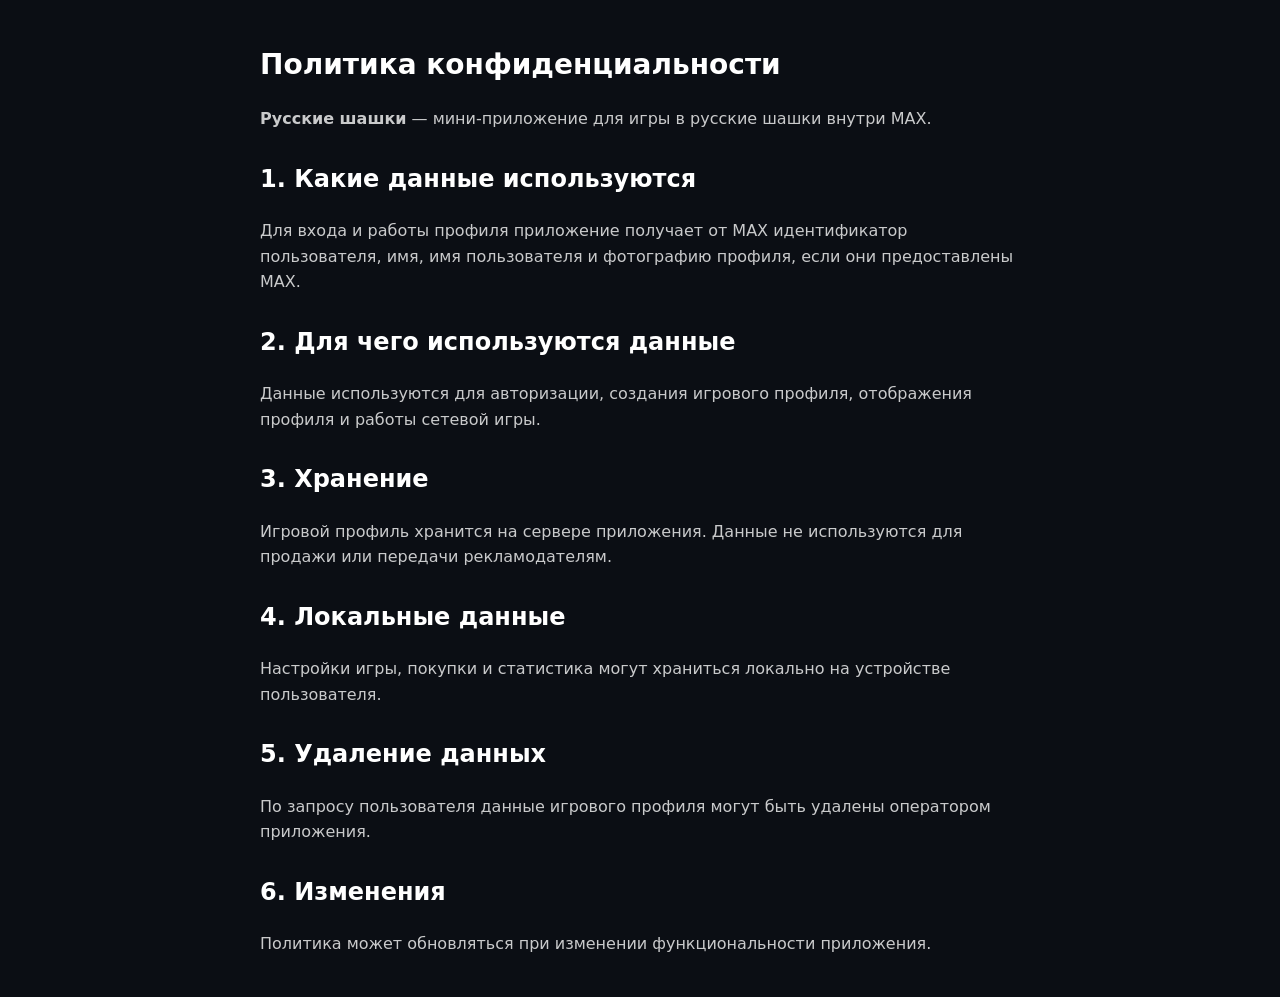
==== privacy.html @ a98e97f6 "Добавить политику конфиденциальности" ====
<!doctype html><html lang="ru"><head><meta charset="UTF-8"><meta name="viewport" content="width=device-width,initial-scale=1"><title>Политика конфиденциальности — Русские шашки</title><style>body{margin:0;padding:24px;background:#0b0e14;color:#fff;font:16px/1.6 Inter,system-ui,sans-serif}main{max-width:760px;margin:auto}h1{font-size:28px}h2{margin-top:28px}p,li{color:rgba(255,255,255,.78)}a{color:#fff}</style></head><body><main><h1>Политика конфиденциальности</h1><p><b>Русские шашки</b> — мини-приложение для игры в русские шашки внутри MAX.</p><h2>1. Какие данные используются</h2><p>Для входа и работы профиля приложение получает от MAX идентификатор пользователя, имя, имя пользователя и фотографию профиля, если они предоставлены MAX.</p><h2>2. Для чего используются данные</h2><p>Данные используются для авторизации, создания игрового профиля, отображения профиля и работы сетевой игры.</p><h2>3. Хранение</h2><p>Игровой профиль хранится на сервере приложения. Данные не используются для продажи или передачи рекламодателям.</p><h2>4. Локальные данные</h2><p>Настройки игры, покупки и статистика могут храниться локально на устройстве пользователя.</p><h2>5. Удаление данных</h2><p>По запросу пользователя данные игрового профиля могут быть удалены оператором приложения.</p><h2>6. Изменения</h2><p>Политика может обновляться при изменении функциональности приложения.</p></main></body></html>
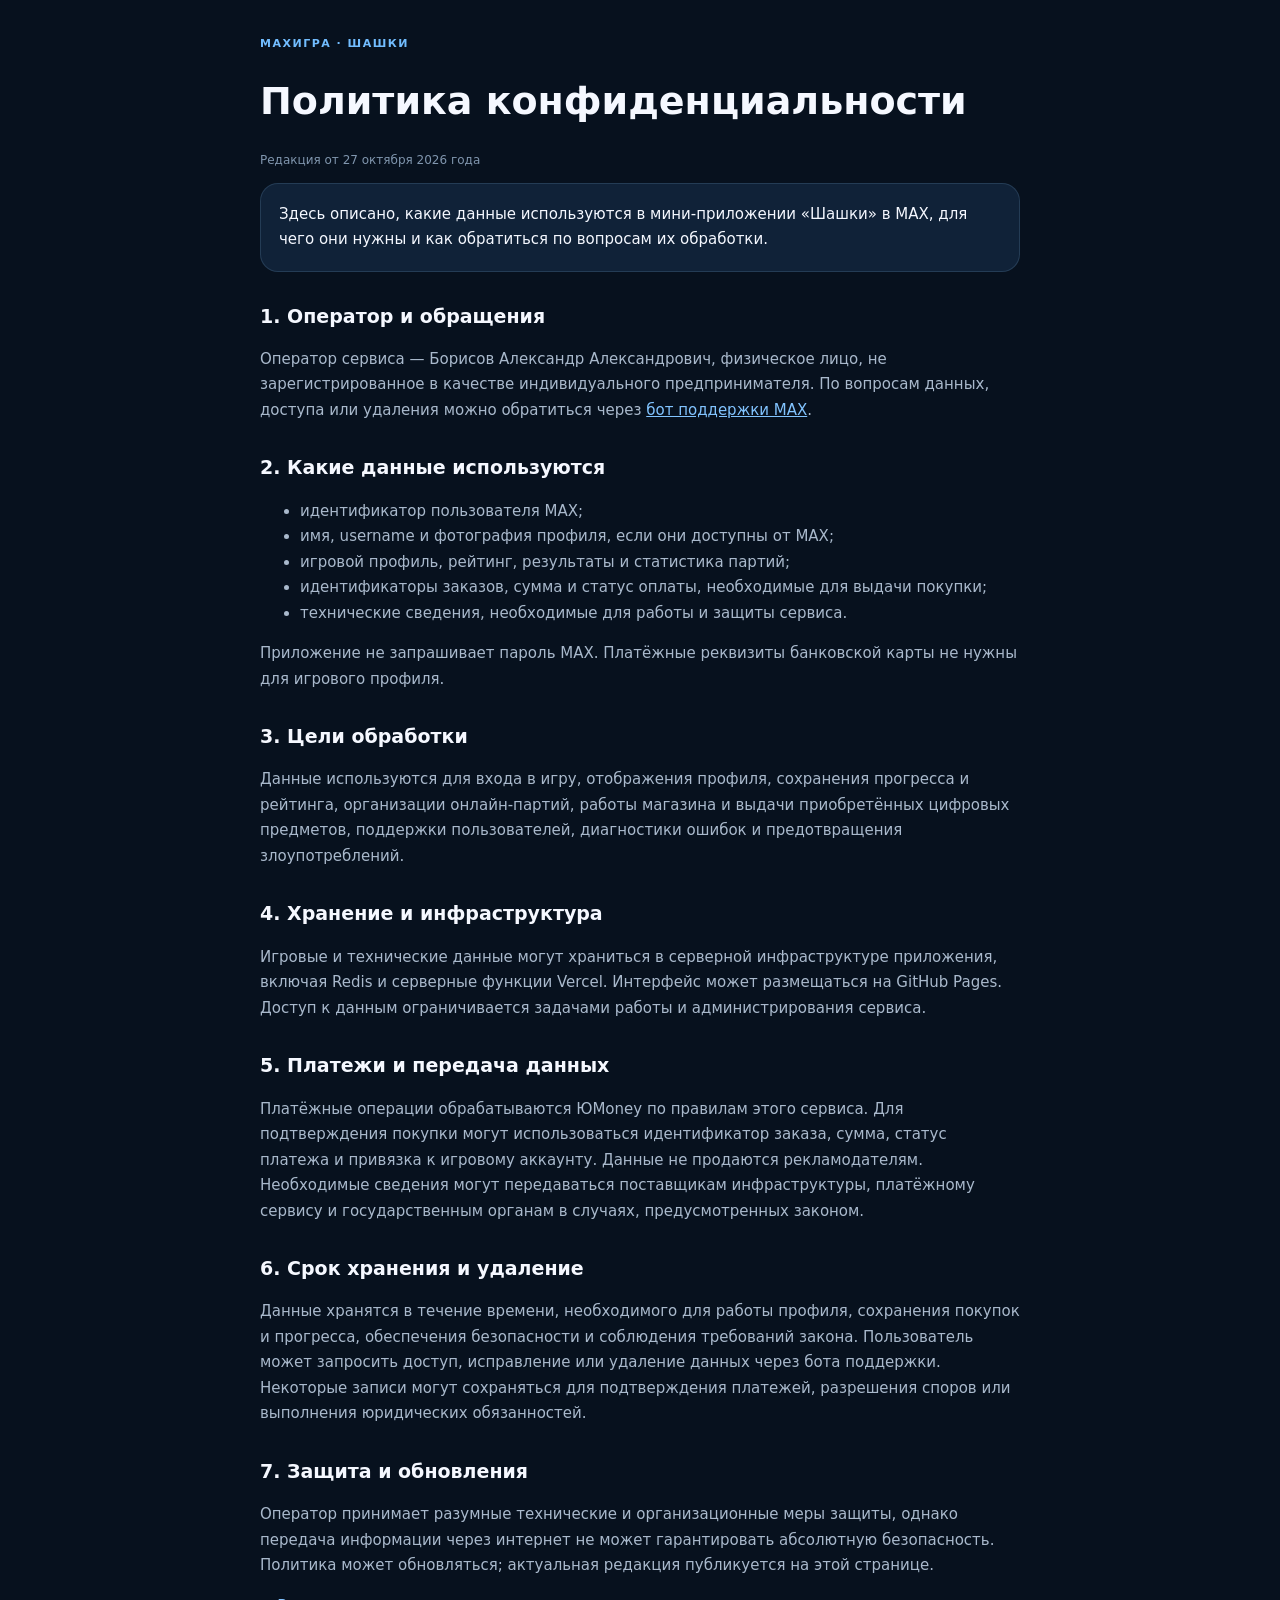
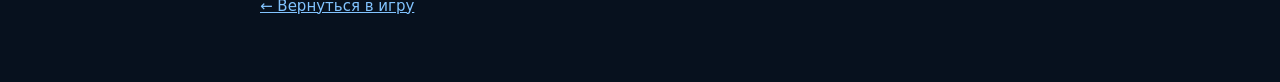
==== commit 50f8d37d: "Expand privacy policy for checkers mini-app" ====
--- a/privacy.html
+++ b/privacy.html
@@ -1 +1,8 @@
-<!doctype html><html lang="ru"><head><meta charset="UTF-8"><meta name="viewport" content="width=device-width,initial-scale=1"><title>Политика конфиденциальности — Русские шашки</title><style>body{margin:0;padding:24px;background:#0b0e14;color:#fff;font:16px/1.6 Inter,system-ui,sans-serif}main{max-width:760px;margin:auto}h1{font-size:28px}h2{margin-top:28px}p,li{color:rgba(255,255,255,.78)}a{color:#fff}</style></head><body><main><h1>Политика конфиденциальности</h1><p><b>Русские шашки</b> — мини-приложение для игры в русские шашки внутри MAX.</p><h2>1. Какие данные используются</h2><p>Для входа и работы профиля приложение получает от MAX идентификатор пользователя, имя, имя пользователя и фотографию профиля, если они предоставлены MAX.</p><h2>2. Для чего используются данные</h2><p>Данные используются для авторизации, создания игрового профиля, отображения профиля и работы сетевой игры.</p><h2>3. Хранение</h2><p>Игровой профиль хранится на сервере приложения. Данные не используются для продажи или передачи рекламодателям.</p><h2>4. Локальные данные</h2><p>Настройки игры, покупки и статистика могут храниться локально на устройстве пользователя.</p><h2>5. Удаление данных</h2><p>По запросу пользователя данные игрового профиля могут быть удалены оператором приложения.</p><h2>6. Изменения</h2><p>Политика может обновляться при изменении функциональности приложения.</p></main></body></html>+<!doctype html><html lang="ru"><head><meta charset="utf-8"><meta name="viewport" content="width=device-width,initial-scale=1,viewport-fit=cover"><meta name="theme-color" content="#07111e"><title>Политика конфиденциальности — Шашки</title><style>body{margin:0;padding:24px 16px 48px;background:#07111e;color:#f5f8ff;font:15px/1.7 Inter,system-ui,sans-serif}main{max-width:760px;margin:auto}h1{font-size:clamp(28px,6vw,38px);line-height:1.2}h2{font-size:19px;margin:28px 0 8px}p,li{color:#a9b9cc}a{color:#82c4ff}.panel{padding:18px;border:1px solid rgba(143,190,235,.16);border-radius:18px;background:#102238}.date{font-size:12px;color:#8096ae}</style></head><body><main><p style="color:#72bdff;font-size:11px;font-weight:800;letter-spacing:1.5px">MAXИГРА · ШАШКИ</p><h1>Политика конфиденциальности</h1><p class="date">Редакция от 27 октября 2026 года</p><div class="panel">Здесь описано, какие данные используются в мини-приложении «Шашки» в MAX, для чего они нужны и как обратиться по вопросам их обработки.</div>
+<h2>1. Оператор и обращения</h2><p>Оператор сервиса — Борисов Александр Александрович, физическое лицо, не зарегистрированное в качестве индивидуального предпринимателя. По вопросам данных, доступа или удаления можно обратиться через <a href="https://max.ru/se13360501_bot">бот поддержки MAX</a>.</p>
+<h2>2. Какие данные используются</h2><ul><li>идентификатор пользователя MAX;</li><li>имя, username и фотография профиля, если они доступны от MAX;</li><li>игровой профиль, рейтинг, результаты и статистика партий;</li><li>идентификаторы заказов, сумма и статус оплаты, необходимые для выдачи покупки;</li><li>технические сведения, необходимые для работы и защиты сервиса.</li></ul><p>Приложение не запрашивает пароль MAX. Платёжные реквизиты банковской карты не нужны для игрового профиля.</p>
+<h2>3. Цели обработки</h2><p>Данные используются для входа в игру, отображения профиля, сохранения прогресса и рейтинга, организации онлайн-партий, работы магазина и выдачи приобретённых цифровых предметов, поддержки пользователей, диагностики ошибок и предотвращения злоупотреблений.</p>
+<h2>4. Хранение и инфраструктура</h2><p>Игровые и технические данные могут храниться в серверной инфраструктуре приложения, включая Redis и серверные функции Vercel. Интерфейс может размещаться на GitHub Pages. Доступ к данным ограничивается задачами работы и администрирования сервиса.</p>
+<h2>5. Платежи и передача данных</h2><p>Платёжные операции обрабатываются ЮMoney по правилам этого сервиса. Для подтверждения покупки могут использоваться идентификатор заказа, сумма, статус платежа и привязка к игровому аккаунту. Данные не продаются рекламодателям. Необходимые сведения могут передаваться поставщикам инфраструктуры, платёжному сервису и государственным органам в случаях, предусмотренных законом.</p>
+<h2>6. Срок хранения и удаление</h2><p>Данные хранятся в течение времени, необходимого для работы профиля, сохранения покупок и прогресса, обеспечения безопасности и соблюдения требований закона. Пользователь может запросить доступ, исправление или удаление данных через бота поддержки. Некоторые записи могут сохраняться для подтверждения платежей, разрешения споров или выполнения юридических обязанностей.</p>
+<h2>7. Защита и обновления</h2><p>Оператор принимает разумные технические и организационные меры защиты, однако передача информации через интернет не может гарантировать абсолютную безопасность. Политика может обновляться; актуальная редакция публикуется на этой странице.</p><p><a href="index.html">← Вернуться в игру</a></p></main></body></html>
